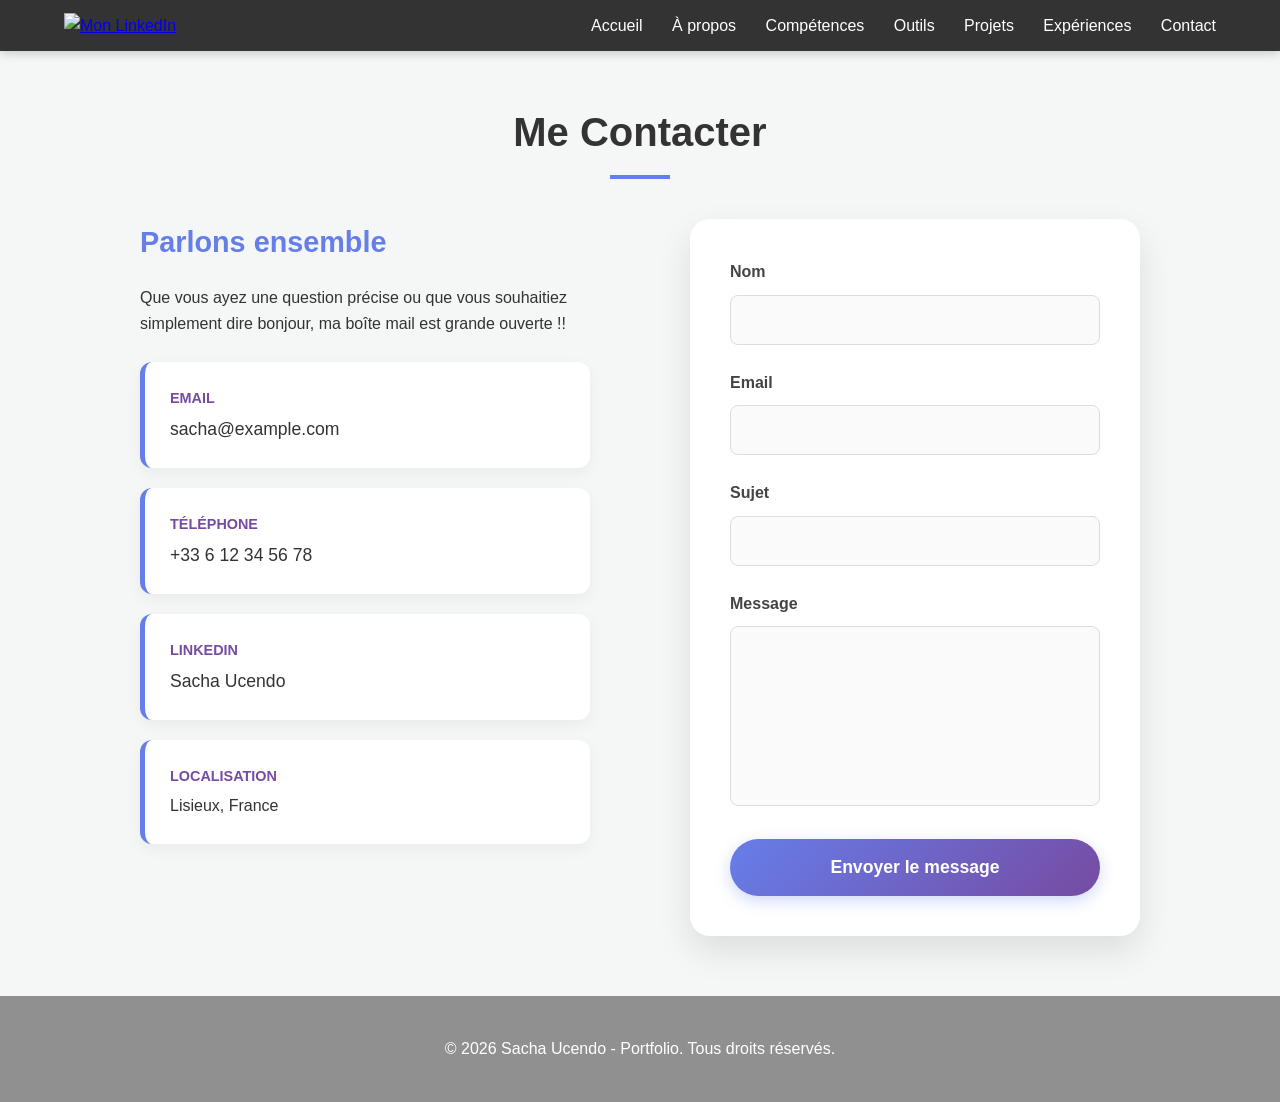
==== contact.html @ 06064b45 "commit_tout" ====
<!DOCTYPE html>
<html lang="fr">
<head>
    <meta charset="UTF-8">
    <meta name="viewport" content="width=device-width, initial-scale=1.0">
    <title>Contact - Mon Portfolio</title>
    <link rel="stylesheet" href="style.css">
</head>
<body>
    <header class="main-header">
        <nav>
            <div class="logo-area">
                <a href="https://www.linkedin.com/in/sacha-ucendo-93743b295/" target="_blank" class="linkedin-link">
                    <img src="https://cdn-icons-png.flaticon.com/512/174/174857.png" alt="Mon LinkedIn">
                </a>
            </div>
            <div class="nav-links">
                <a href="index.html#home">Accueil</a>
                <a href="index.html#about">À propos</a>
                <a href="index.html#competences">Compétences</a>
                <a href="index.html#logiciels">Outils</a>
                <a href="index.html#projects">Projets</a>
                <a href="index.html#experience">Expériences</a>
                <a href="contact.html">Contact</a>
            </div>
        </nav>
    </header>

    <section id="contact" class="contact-section">
        <h2>Me Contacter</h2>
        
        <div class="contact-container">
            <div class="contact-info">
                <h3>Parlons ensemble</h3>
                <p>Que vous ayez une question précise ou que vous souhaitiez simplement dire bonjour, ma boîte mail est grande ouverte !!</p>
                <br>
                <div class="contact-item">
                    <a href="mailto:sacha@example.com">
                        <strong>Email</strong>
                        sacha@example.com
                    </a>
                </div>

                <div class="contact-item">
                    <a href="tel:+33612345678">
                        <strong>Téléphone</strong>
                        +33 6 12 34 56 78
                    </a>
                </div>

                <div class="contact-item">
                    <a href="https://www.linkedin.com/in/sacha-ucendo-93743b295/" target="_blank">
                        <strong>LinkedIn</strong>
                        Sacha Ucendo
                    </a>
                </div>

                <div class="contact-item">
                    <strong>Localisation</strong>
                    <p>Lisieux, France</p>
                </div>
            </div>

            <form class="contact-form">
                <div class="form-group">
                    <label for="name">Nom</label>
                    <input type="text" id="name" name="name" required>
                </div>

                <div class="form-group">
                    <label for="email">Email</label>
                    <input type="email" id="email" name="email" required>
                </div>

                <div class="form-group">
                    <label for="subject">Sujet</label>
                    <input type="text" id="subject" name="subject" required>
                </div>

                <div class="form-group">
                    <label for="message">Message</label>
                    <textarea id="message" name="message" required></textarea>
                </div>

                <button type="submit" class="btn-submit">Envoyer le message</button>
            </form>
        </div>
    </section>

    <footer>
        <p>&copy; 2026 Sacha Ucendo - Portfolio. Tous droits réservés.</p>
    </footer>
</body>
</html>
---- style.css ----
/* =========================================
   1. RESET & BASE
   ========================================= */
* {
    margin: 0;
    padding: 0;
    box-sizing: border-box;
}

body {
    font-family: 'Segoe UI', Tahoma, Geneva, Verdana, sans-serif;
    line-height: 1.6;
    color: #333;
    scroll-behavior: smooth;
    background-color: #f4f7f6;
    overflow-x: hidden;
}

/* =========================================
   2. HEADER & NAVIGATION (Bandeau Fixe)
   ========================================= */
.main-header {
    background: #333;
    color: white;
    padding: 0.8rem 5%;
    position: fixed;
    width: 100%;
    top: 0;
    z-index: 1000;
    box-shadow: 0 2px 10px rgba(0,0,0,0.2);
}

nav {
    display: flex;
    justify-content: space-between;
    align-items: center;
    max-width: 1200px;
    margin: 0 auto;
}

.logo-area {
    display: flex;
    align-items: center;
}

.linkedin-link img {
    height: 35px;
    width: auto;
    transition: transform 0.3s ease, filter 0.3s ease;
}

.linkedin-link img:hover {
    transform: scale(1.1);
    filter: brightness(1.2);
}

.nav-links a {
    color: white;
    text-decoration: none;
    margin-left: 25px;
    font-weight: 500;
    transition: color 0.3s;
}

.nav-links a:hover {
    color: #667eea;
}

/* =========================================
   3. SECTION HÉRO (Accueil)
   ========================================= */
.hero {
    background: linear-gradient(135deg, #667eea 0%, #764ba2 100%);
    color: white;
    min-height: 100vh;
    display: flex;
    align-items: center;
    width: 100vw;
    padding: 80px 8% 40px 8%;
}

.hero-container {
    width: 100%;
    display: flex;
    align-items: center;
    justify-content: space-between;
    gap: 40px;
}

.hero-text h1 {
    font-size: clamp(2.5rem, 5vw, 4rem);
    margin-bottom: 20px;
    line-height: 1.2;
}

.hero-image img {
    width: 400px;
    height: 400px;
    object-fit: cover;
    border-radius: 50%;
    border: 12px solid rgba(255, 255, 255, 0.15);
    box-shadow: 0 20px 50px rgba(0,0,0,0.3);
}

.btn-primary {
    display: inline-block;
    padding: 15px 35px;
    background: white;
    color: #667eea;
    text-decoration: none;
    border-radius: 50px;
    font-weight: bold;
    transition: transform 0.3s, box-shadow 0.3s;
}

.btn-primary:hover {
    transform: translateY(-3px);
    box-shadow: 0 10px 20px rgba(0,0,0,0.2);
}

/* --- ANIMATIONS --- */
.fade-in-up {
    opacity: 0;
    animation: fadeInUp 1.5s ease-out forwards;
}

.fade-in-right {
    opacity: 0;
    animation: fadeInRight 1.5s ease-out forwards;
    animation-delay: 0.5s;
}

@keyframes fadeInUp {
    from { opacity: 0; transform: translateY(30px); }
    to { opacity: 1; transform: translateY(0); }
}

@keyframes fadeInRight {
    from { opacity: 0; transform: translateX(50px); }
    to { opacity: 1; transform: translateX(0); }
}

/* =========================================
   4. SECTIONS COMMUNES & PROJETS
   ========================================= */
section:not(.hero) {
    padding: 35px 5%;
    max-width: 1200px;
    margin: 0 auto;
}

section h2 {
    font-size: 2.5rem;
    margin-bottom: 40px;
    text-align: center;
    position: relative;
    padding-bottom: 15px;
}

section h2::after {
    content: '';
    width: 60px;
    height: 4px;
    background: #667eea;
    position: absolute;
    bottom: 0;
    left: 50%;
    transform: translateX(-50%);
}

.projects {
    display: grid;
    grid-template-columns: repeat(auto-fit, minmax(300px, 1fr));
    gap: 30px;
}

.project-card {
    background: white;
    border-radius: 15px;
    padding: 30px;
    box-shadow: 0 5px 15px rgba(0,0,0,0.05);
    transition: all 0.3s ease;
    border: 1px solid #eee;
    text-decoration: none;
    color: inherit;
    display: flex;
    flex-direction: column;
}

.project-card:hover {
    transform: translateY(-10px);
    border-color: #667eea;
}

/* =========================================
   5. PAGE CONTACT (CORRIGÉ)
   ========================================= */
.contact-section {
    background-color: #f4f7f6;
    padding: 100px 5% 60px 5% !important;
}

.contact-container {
    display: grid;
    grid-template-columns: 1fr 1fr;
    gap: 100px;
    max-width: 1000px;
    margin: 20px auto 0 auto;
    align-items: start;
}

.contact-info h3 {
    font-size: 1.8rem;
    color: #667eea;
    margin-bottom: 20px;
}

.contact-item {
    background: white;
    /* On enlève le padding ici pour le mettre sur le lien */
    padding: 0; 
    border-radius: 12px;
    margin-bottom: 20px;
    box-shadow: 0 5px 15px rgba(0,0,0,0.05);
    border-left: 5px solid #667eea;
    transition: transform 0.3s ease;
    overflow: hidden; /* Pour que le clic respecte les arrondis des coins */
}

.contact-item:hover { 
    transform: translateX(10px); 
}

/* On force le lien à remplir tout l'espace du bloc */
.contact-item a {
    display: block;   /* Remplit toute la largeur */
    padding: 25px;    /* On remet le padding ici pour garder le style */
    color: #333;
    text-decoration: none;
    font-weight: 500;
    font-size: 1.1rem;
    width: 100%;
}

/* Cas particulier pour la localisation qui n'est pas un lien */
.contact-item p, .contact-item > strong {
    padding-left: 25px;
    padding-right: 25px;
}
.contact-item > strong { padding-top: 25px; }
.contact-item p { padding-bottom: 25px; }

.contact-item strong {
    display: block;
    font-size: 0.9rem;
    color: #764ba2;
    text-transform: uppercase;
    margin-bottom: 5px;
}

/* Style du Formulaire amélioré */
.contact-form {
    background: white;
    padding: 40px;
    border-radius: 20px;
    box-shadow: 0 15px 35px rgba(0,0,0,0.1);
}

.form-group {
    margin-bottom: 25px; /* Plus d'espace entre les champs */
}

.form-group label {
    display: block;
    margin-bottom: 10px;
    font-weight: 600;
    color: #444;
}

.form-group input, 
.form-group textarea {
    width: 100%;
    padding: 15px; /* Champs plus hauts et confortables */
    border: 1px solid #ddd;
    border-radius: 8px;
    font-family: inherit;
    font-size: 1rem;
    background-color: #fafafa;
    transition: all 0.3s ease;
}

.form-group input:focus, 
.form-group textarea:focus {
    outline: none;
    border-color: #667eea;
    background-color: #fff;
    box-shadow: 0 0 0 4px rgba(102, 126, 234, 0.1);
}

.form-group textarea {
    height: 180px; /* Zone de message plus grande */
    resize: none;
}

.btn-submit {
    width: 100%;
    padding: 18px;
    background: linear-gradient(135deg, #667eea 0%, #764ba2 100%);
    color: white;
    border: none;
    border-radius: 50px;
    font-weight: bold;
    font-size: 1.1rem;
    cursor: pointer;
    transition: all 0.3s;
    box-shadow: 0 5px 15px rgba(102, 126, 234, 0.3);
}

.btn-submit:hover {
    transform: translateY(-2px);
    box-shadow: 0 8px 20px rgba(102, 126, 234, 0.5);
}

/* =========================================
   6. PAGES DÉTAILS PROJET
   ========================================= */
.project-header {
    background: linear-gradient(135deg, #667eea 0%, #764ba2 100%);
    color: white;
    padding: 140px 8% 50px 8%;
    text-align: center;
}

.project-page-container {
    max-width: 1100px;
    margin: 40px auto;
    padding: 0 5%;
}

.project-page-container ul {
    list-style-position: outside; /* Force la puce à rester à l'extérieur du bloc de texte */
    margin-left: 25px;            /* Crée l'espace nécessaire pour la puce à gauche */
    padding-left: 0;
}

.project-page-container li {
    margin-bottom: 10px;          /* Espace entre chaque point de la liste */
    margin-top: 10px;       /* Espace au-dessus de chaque point de la liste */
    text-align: left;             /* Assure que le texte est bien aligné à gauche */
}

.project-page-container h2 {
    color: #667eea;
    text-align: left;
    margin-bottom: 20px;
}

.project-page-container h2::after { left: 0; transform: none; }

.skill-box {
    background: white;
    padding: 25px;
    border-radius: 15px;
    border-left: 5px solid #764ba2;
    box-shadow: 0 5px 15px rgba(0,0,0,0.05);
    margin-bottom: 20px;
}

.tech-pill {
    display: inline-block;
    background: #eef2ff;
    color: #667eea;
    padding: 8px 18px;
    border-radius: 50px;
    font-weight: bold;
    margin: 5px 10px 5px 0;
    border: 1px solid #667eea;
}

/* =========================================
   7. FOOTER & RESPONSIVE
   ========================================= */
footer {
    background: #919090;
    color: white;
    text-align: center;
    padding: 40px;
}

@media (max-width: 992px) {
    .contact-container {
        grid-template-columns: 1fr;
        gap: 40px;
    }
    .hero-container { flex-direction: column-reverse; text-align: center; }
    .hero-image img { width: 280px; height: 280px; }
    .nav-links { display: none; }
}
/* =========================================
   8. GRILLE COMPÉTENCES (INDEX UNIQUEMENT)
   ========================================= */

.skills-grid-main {
    display: grid;
    grid-template-columns: repeat(2, 1fr);
    grid-template-rows: auto auto;
    gap: 30px;
    max-width: 1000px;
    margin: 40px auto;
}

.skills-grid-main .skill-box {
    margin-bottom: 0; 
    width: 100%;
    text-align: left;
    /* Transition fluide pour l'effet de survol */
    transition: all 0.4s cubic-bezier(0.175, 0.885, 0.32, 1.275);
    /* Curseur par défaut (flèche de navigation) au lieu de la main */
    cursor: default; 
}

.skills-grid-main .skill-box:hover {
    transform: translateY(-10px) scale(1.02);
    box-shadow: 0 20px 40px rgba(0, 0, 0, 0.12);
    border-left-color: #667eea;
    background-color: #ffffff;
}

@media (max-width: 768px) {
    .skills-grid-main {
        grid-template-columns: 1fr;
    }
}

/* =========================================
   9. BOUTON TÉLÉCHARGER CV (SECTION À PROPOS)
   ========================================= */

.about {
    text-align: center; /* Centre le texte et le bouton */
}

.about .btn-primary {
    background: linear-gradient(135deg, #667eea 0%, #764ba2 100%); /* Reprend le dégradé du portfolio */
    color: white; /* Texte en blanc pour contraster avec le fond gris clair */
    padding: 12px 30px;
    border: none;
    display: inline-block;
}

.about .btn-primary:hover {
    transform: translateY(-3px);
    box-shadow: 0 5px 15px rgba(102, 126, 234, 0.4);
}

/* =========================================
   9. BANDE DÉFILANTE LOGOS (CORRECTIF ALIGNEMENT)
   ========================================= */

.logos-slider {
    width: 100%;
    overflow: hidden;
    padding: 40px 0;
    background: white;
    position: relative;
}

.logos-track {
    display: flex;
    width: max-content; /* Force la ligne à s'étendre selon le nombre de logos */
    animation: scroll 20s linear infinite;
}

.logo-item {
    padding: 0 40px; /* Espace entre les logos */
}

.logo-item img {
    height: 70px;
    width: auto;
    filter: grayscale(100%);
    opacity: 0.6;
    transition: 0.3s;
}

.logo-item img:hover {
    filter: grayscale(0%);
    opacity: 1;
    transform: scale(1.1);
}

/* L'animation défile de 50% car le contenu est doublé en JS */
@keyframes scroll {
    0% { transform: translateX(0); }
    100% { transform: translateX(-50%); }
}

/* Arrête l'animation au survol du slider */
.logos-slider:hover .logos-track {
    animation-play-state: paused;
}

/* Style de la zone de description en dessous */
.logiciel-description {
    max-width: 600px;
    margin: 20px auto;
    padding: 20px;
    background: white;
    border-radius: 12px;
    border-left: 5px solid #667eea;
    box-shadow: 0 5px 15px rgba(0,0,0,0.05);
    min-height: 80px;
    display: flex;
    align-items: center;
    justify-content: center;
    text-align: center;
    font-weight: 500;
    color: #444;
    transition: all 0.3s ease;
}

/* Pour que les logos soient interactifs même après clonage */
.logo-item {
    cursor: default;
}

/* =========================================
   10. SECTION EXPÉRIENCES PROFESSIONNELLES
   ========================================= */
.experience-container {
    max-width: 1000px;
    margin: 40px auto;
    display: flex;
    flex-direction: column;
    gap: 25px;
}

.experience-card {
    background: white;
    padding: 30px;
    border-radius: 15px;
    box-shadow: 0 5px 15px rgba(0,0,0,0.05);
    border-left: 6px solid #667eea; /* Rappel de ta couleur principale */
    text-align: left;
    transition: transform 0.3s ease, box-shadow 0.3s ease;
}

.experience-card:hover {
    transform: translateY(-5px);
    box-shadow: 0 10px 25px rgba(0,0,0,0.1);
    border-left-color: #764ba2; /* Change de couleur au survol */
}

.exp-header {
    display: flex;
    justify-content: space-between;
    align-items: flex-start;
    margin-bottom: 15px;
    border-bottom: 1px solid #eee;
    padding-bottom: 15px;
}

.exp-role h3 {
    font-size: 1.4rem;
    color: #333;
    margin-bottom: 5px;
}

.exp-company {
    color: #667eea;
    font-weight: 600;
    font-size: 1.1rem;
}

.exp-date {
    background: #f4f7f6;
    padding: 6px 15px;
    border-radius: 50px;
    font-size: 0.9rem;
    color: #764ba2;
    font-weight: bold;
    white-space: nowrap;
}

.exp-body p {
    margin-bottom: 15px;
    color: #555;
    font-style: italic;
}

.exp-body ul {
    list-style-type: none;
    padding-left: 0;
}

.exp-body li {
    position: relative;
    padding-left: 25px;
    margin-bottom: 8px;
    color: #444;
}

/* Ajout d'une petite puce stylisée avant chaque liste */
.exp-body li::before {
    content: "▹";
    position: absolute;
    left: 0;
    color: #667eea;
    font-weight: bold;
}

/* Mobile : on empile la date sous le titre */
@media (max-width: 768px) {
    .exp-header {
        flex-direction: column;
        gap: 10px;
    }
}

/* =========================================
    11. GALERIE PROJET & MODAL ZOOM
   ========================================= */

.project-column-container {
    max-width: 900px; 
    margin: 40px auto;
    display: flex;
    flex-direction: column;
    gap: 80px; 
}

.project-step {
    text-align: center; 
    background: white;
    padding: 30px;
    border-radius: 20px;
    box-shadow: 0 5px 15px rgba(0,0,0,0.05);
}

.project-step h3 {
    font-size: 1.8rem;
    color: #667eea;
    margin-bottom: 15px;
}

.project-step p {
    font-size: 1.1rem;
    color: #555;
    max-width: 700px;
    margin: 0 auto 25px auto; 
    line-height: 1.6;
}

.img-wrapper {
    width: 100%;
    background: #fafafa;
    border-radius: 15px;
    padding: 20px;
    border: 1px solid #eee;
}

.img-wrapper img {
    max-width: 100%;    
    height: auto;       
    max-height: 500px;  
    display: block;
    margin: 0 auto;     
    object-fit: contain;
    /* --- AJOUTS POUR LE ZOOM --- */
    cursor: zoom-in;
    transition: opacity 0.3s ease, transform 0.3s ease;
}

.img-wrapper img:hover {
    opacity: 0.9;
}

/* --- STYLES DE LA FENÊTRE MODALE (LIGHTBOX) --- */
.modal {
    display: none; 
    position: fixed; 
    z-index: 9999; 
    left: 0; top: 0;
    width: 100%; height: 100%;
    background-color: rgba(0, 0, 0, 0.9);
    backdrop-filter: blur(5px);
    align-items: center;
    justify-content: center;
    cursor: zoom-out;
}

.modal-content {
    max-width: 90%;
    max-height: 85vh;
    border-radius: 10px;
    animation: zoomAnimation 0.3s ease-out;
    cursor: default;
}

@keyframes zoomAnimation {
    from { transform: scale(0.8); opacity: 0; }
    to { transform: scale(1); opacity: 1; }
}

.close-modal {
    position: absolute;
    top: 20px; right: 35px;
    color: white;
    font-size: 50px;
    font-weight: bold;
    cursor: pointer;
    line-height: 1;
}
/* =========================================
   12. AJOUT ILLUSTRATIONS CARTES PROJETS (ADAPTÉ)
   ========================================= */

.project-card {
    padding: 0; 
    overflow: hidden; 
}

.project-image {
    width: 120%;
    height: 200px; 
    overflow: hidden;
    /* On met un fond blanc ou gris très clair pour remplir les bords */
    background-color: #ffffff; 
    border-bottom: 1px solid #eee;
    display: flex;
    align-items: center;
    justify-content: center;
}

.project-image img {
    /* Largeur et hauteur max pour que l'image ne déborde jamais */
    max-width: 100%;
    max-height: 100%;
    /* ESSENTIEL : affiche toute l'image sans la couper */
    object-fit: contain; 
    transition: transform 1.5s ease;
    padding: 10px; /* Petit espace pour que le graphique ne colle pas aux bords */
}

/* L'effet de zoom reste propre même en mode contain */
.project-card:hover .project-image img {
    transform: scale(1.20);
}

.project-content {
    padding: 25px;
}
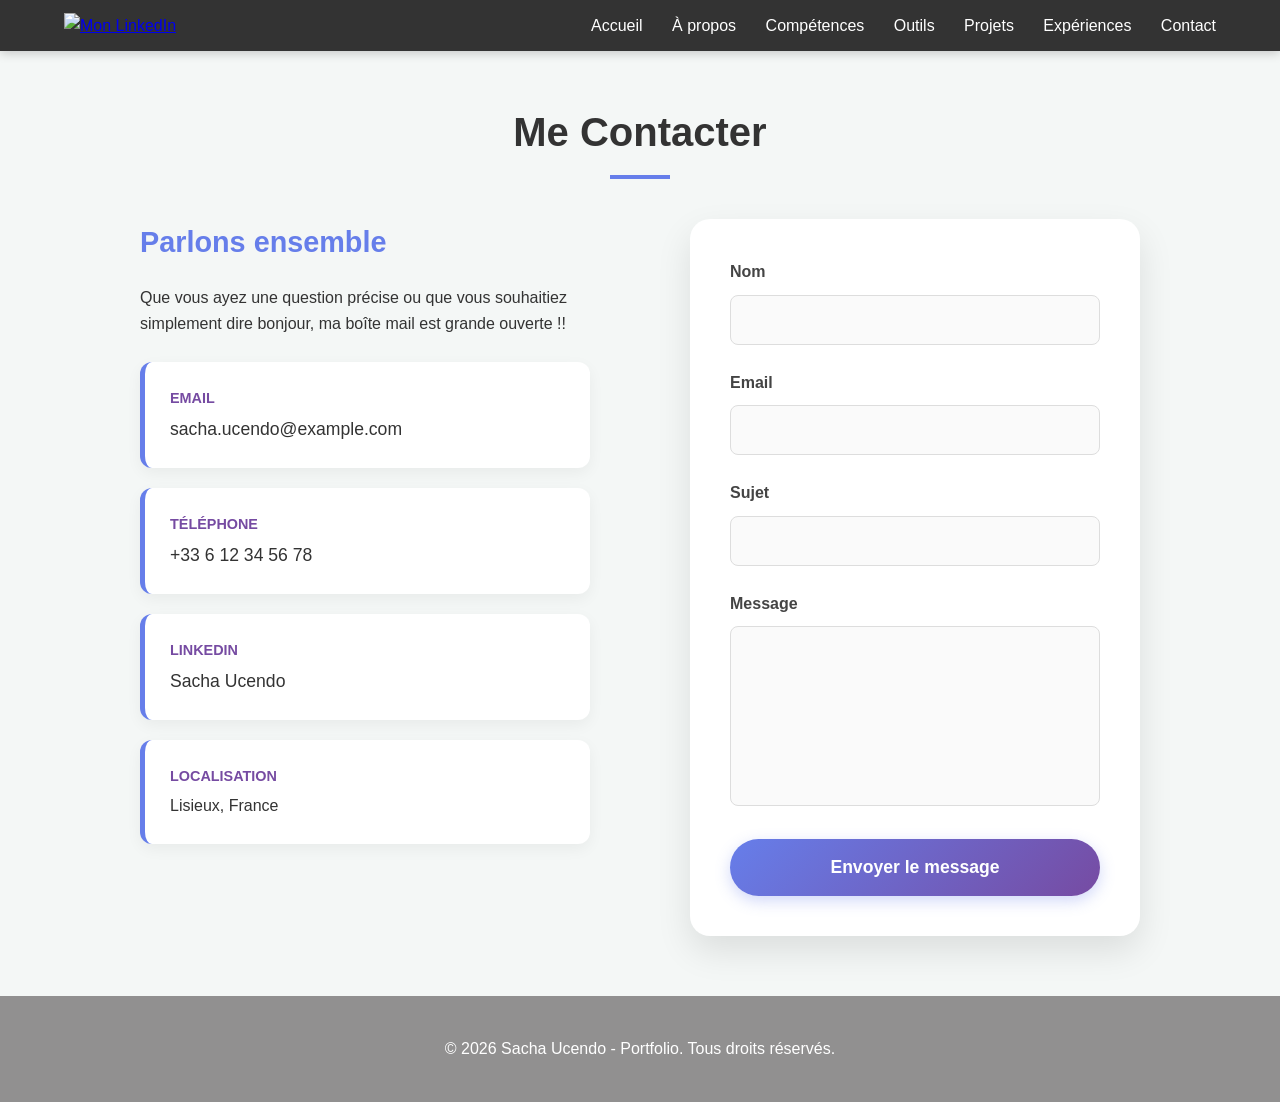
==== commit 320ec631: "Update contact email address to sacha.ucendo@example.com" ====
--- a/contact.html
+++ b/contact.html
@@ -35,9 +35,9 @@
                 <p>Que vous ayez une question précise ou que vous souhaitiez simplement dire bonjour, ma boîte mail est grande ouverte !!</p>
                 <br>
                 <div class="contact-item">
-                    <a href="mailto:sacha@example.com">
+                    <a href="mailto:sacha.ucendo@example.com">
                         <strong>Email</strong>
-                        sacha@example.com
+                        sacha.ucendo@example.com
                     </a>
                 </div>
 
@@ -91,4 +91,4 @@
         <p>&copy; 2026 Sacha Ucendo - Portfolio. Tous droits réservés.</p>
     </footer>
 </body>
-</html>+</html>
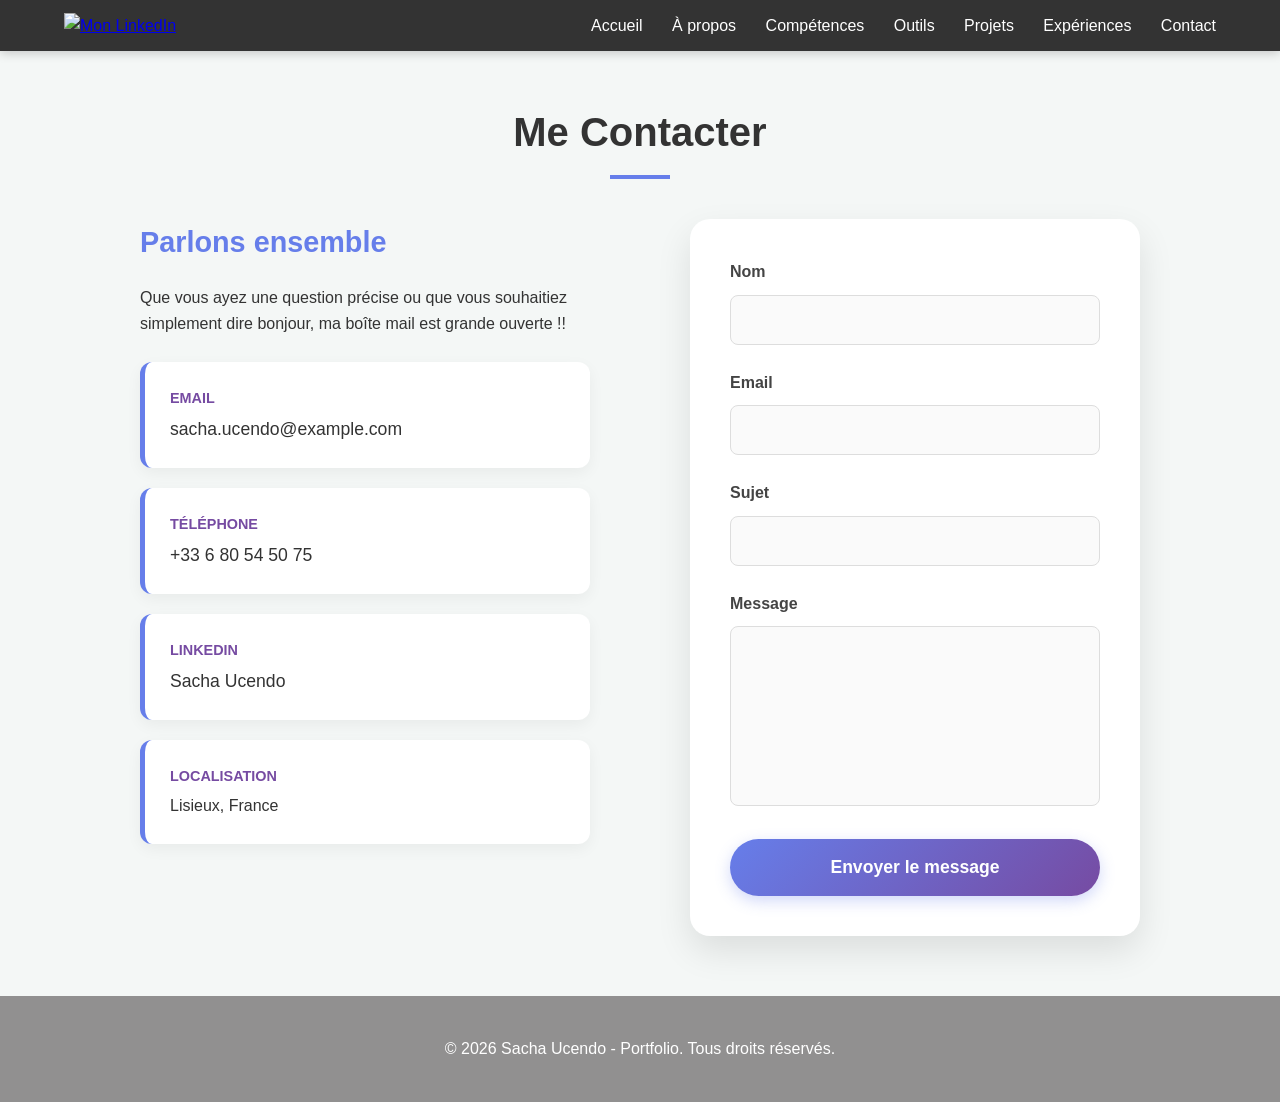
==== commit 346da675: "Update contact phone number" ====
--- a/contact.html
+++ b/contact.html
@@ -42,9 +42,9 @@
                 </div>
 
                 <div class="contact-item">
-                    <a href="tel:+33612345678">
+                    <a href="tel:+33680545075">
                         <strong>Téléphone</strong>
-                        +33 6 12 34 56 78
+                        +33 6 80 54 50 75
                     </a>
                 </div>
 
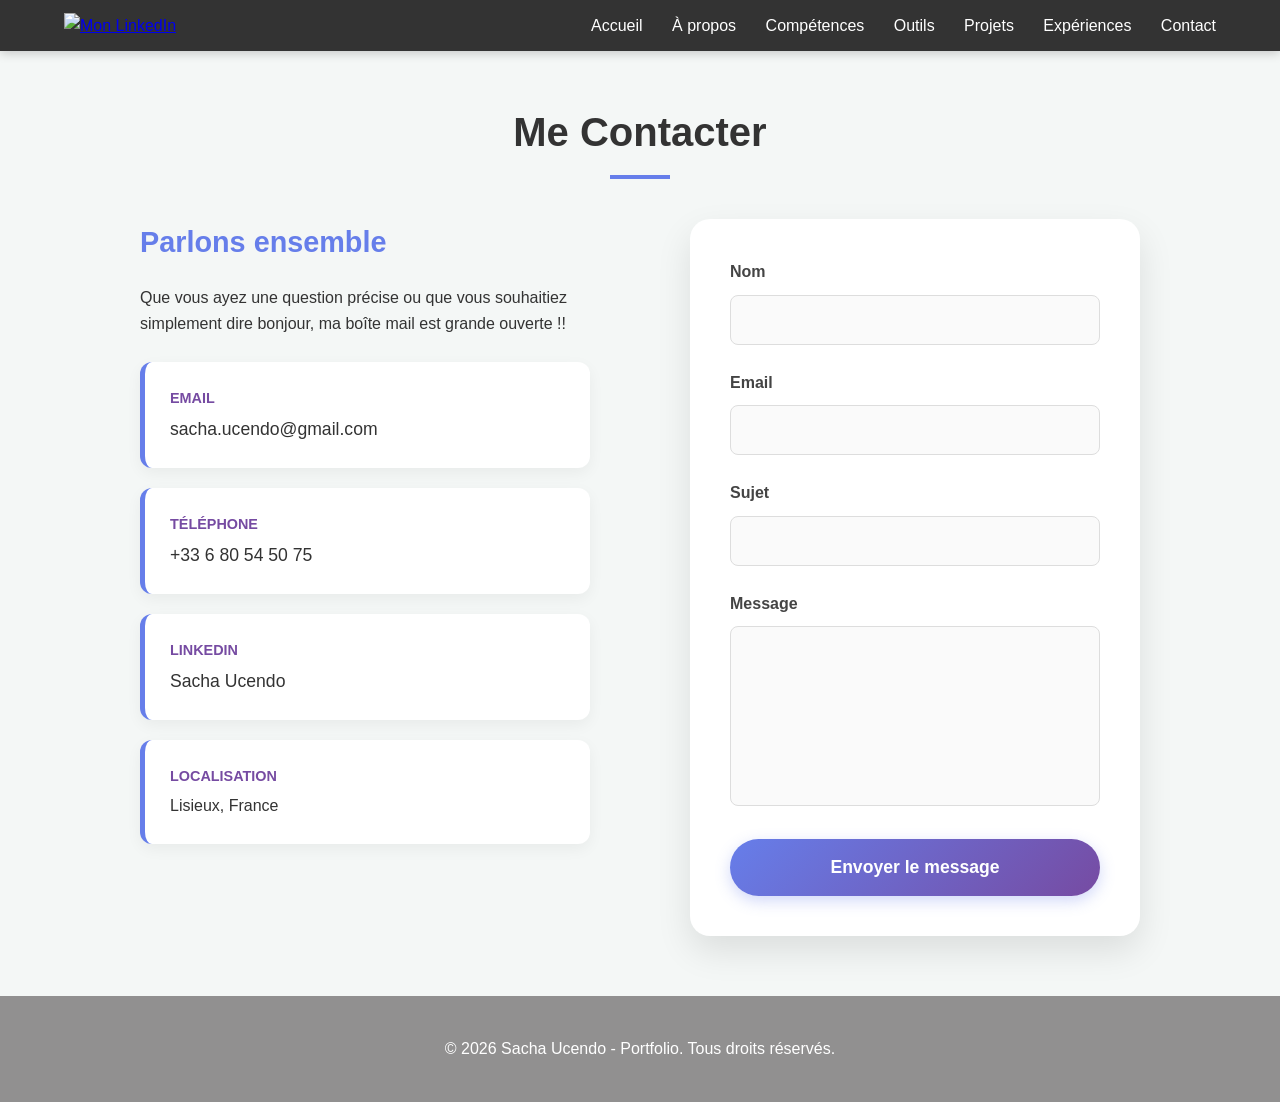
==== commit 390daab8: "portfolio avancée" ====
--- a/contact.html
+++ b/contact.html
@@ -35,9 +35,9 @@
                 <p>Que vous ayez une question précise ou que vous souhaitiez simplement dire bonjour, ma boîte mail est grande ouverte !!</p>
                 <br>
                 <div class="contact-item">
-                    <a href="mailto:sacha.ucendo@example.com">
+                    <a href="mailto:sacha.ucendo@gmail.com">
                         <strong>Email</strong>
-                        sacha.ucendo@example.com
+                        sacha.ucendo@gmail.com
                     </a>
                 </div>
 
